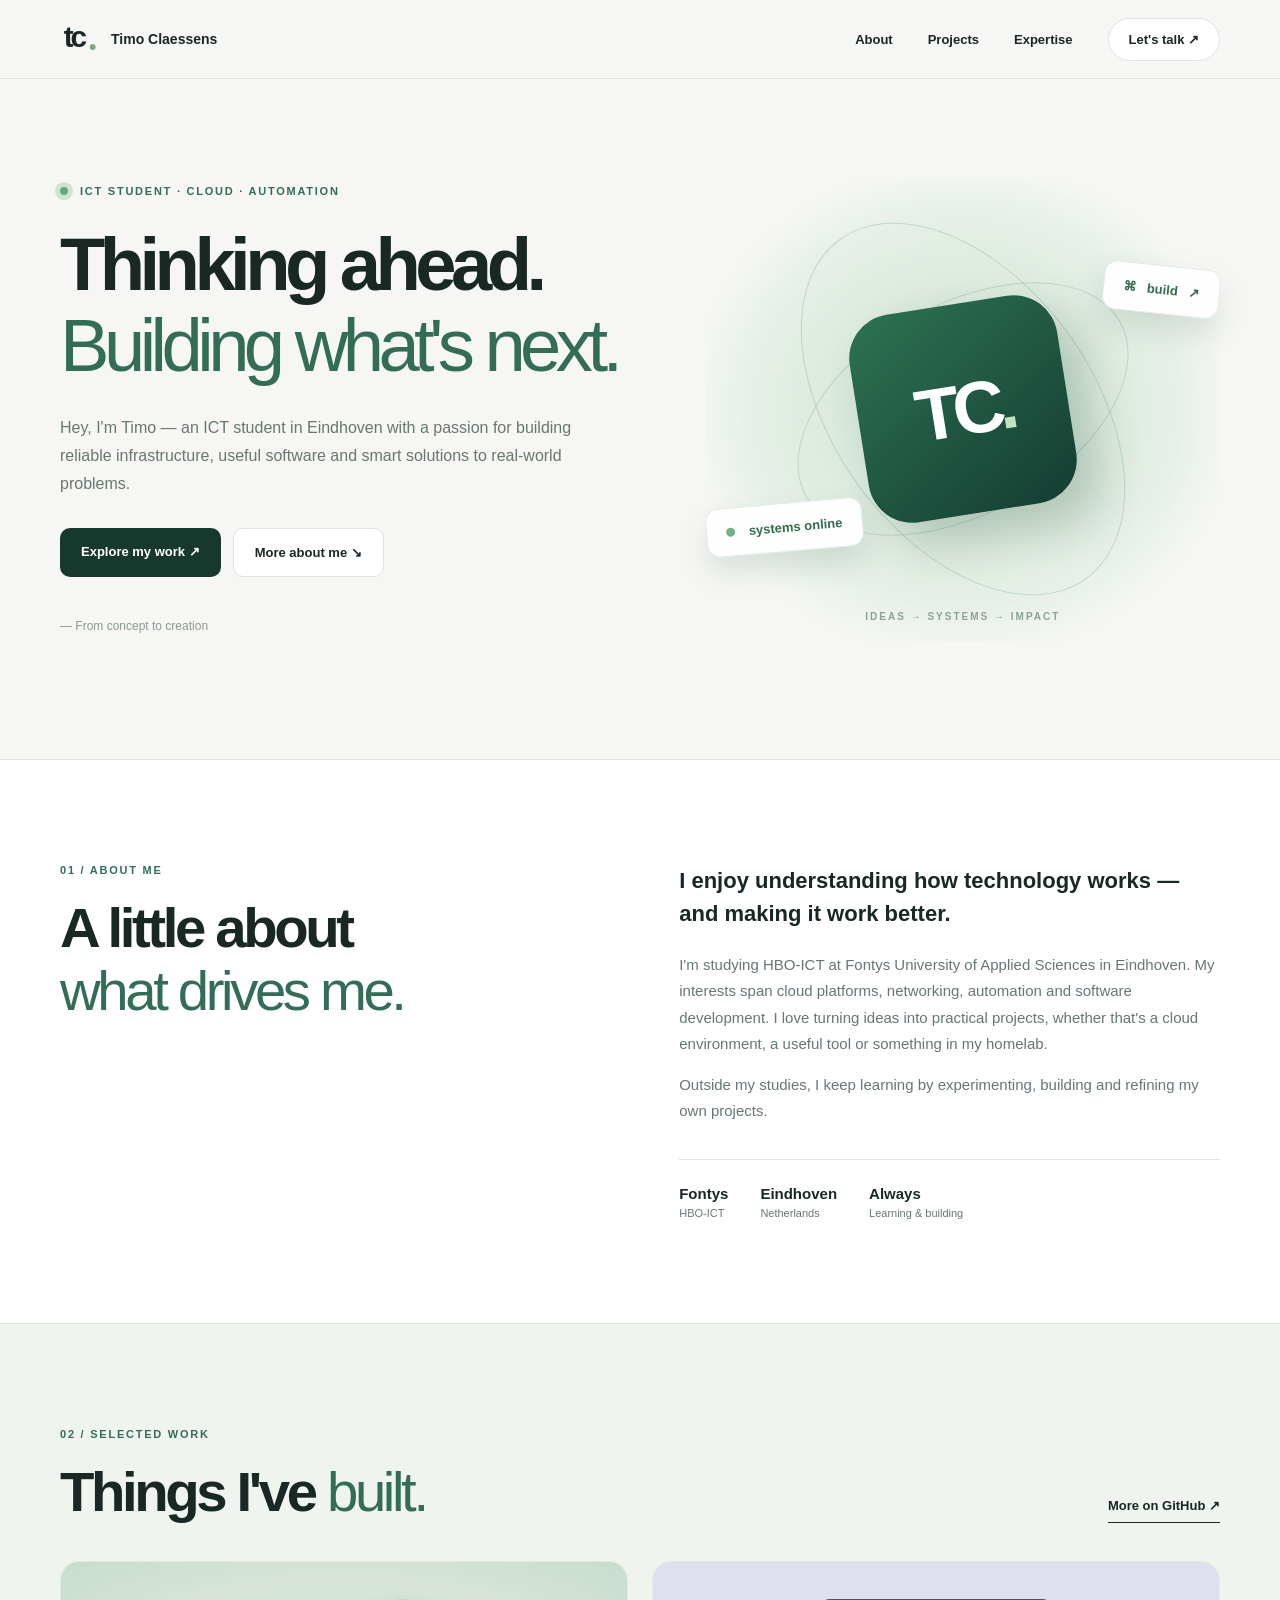
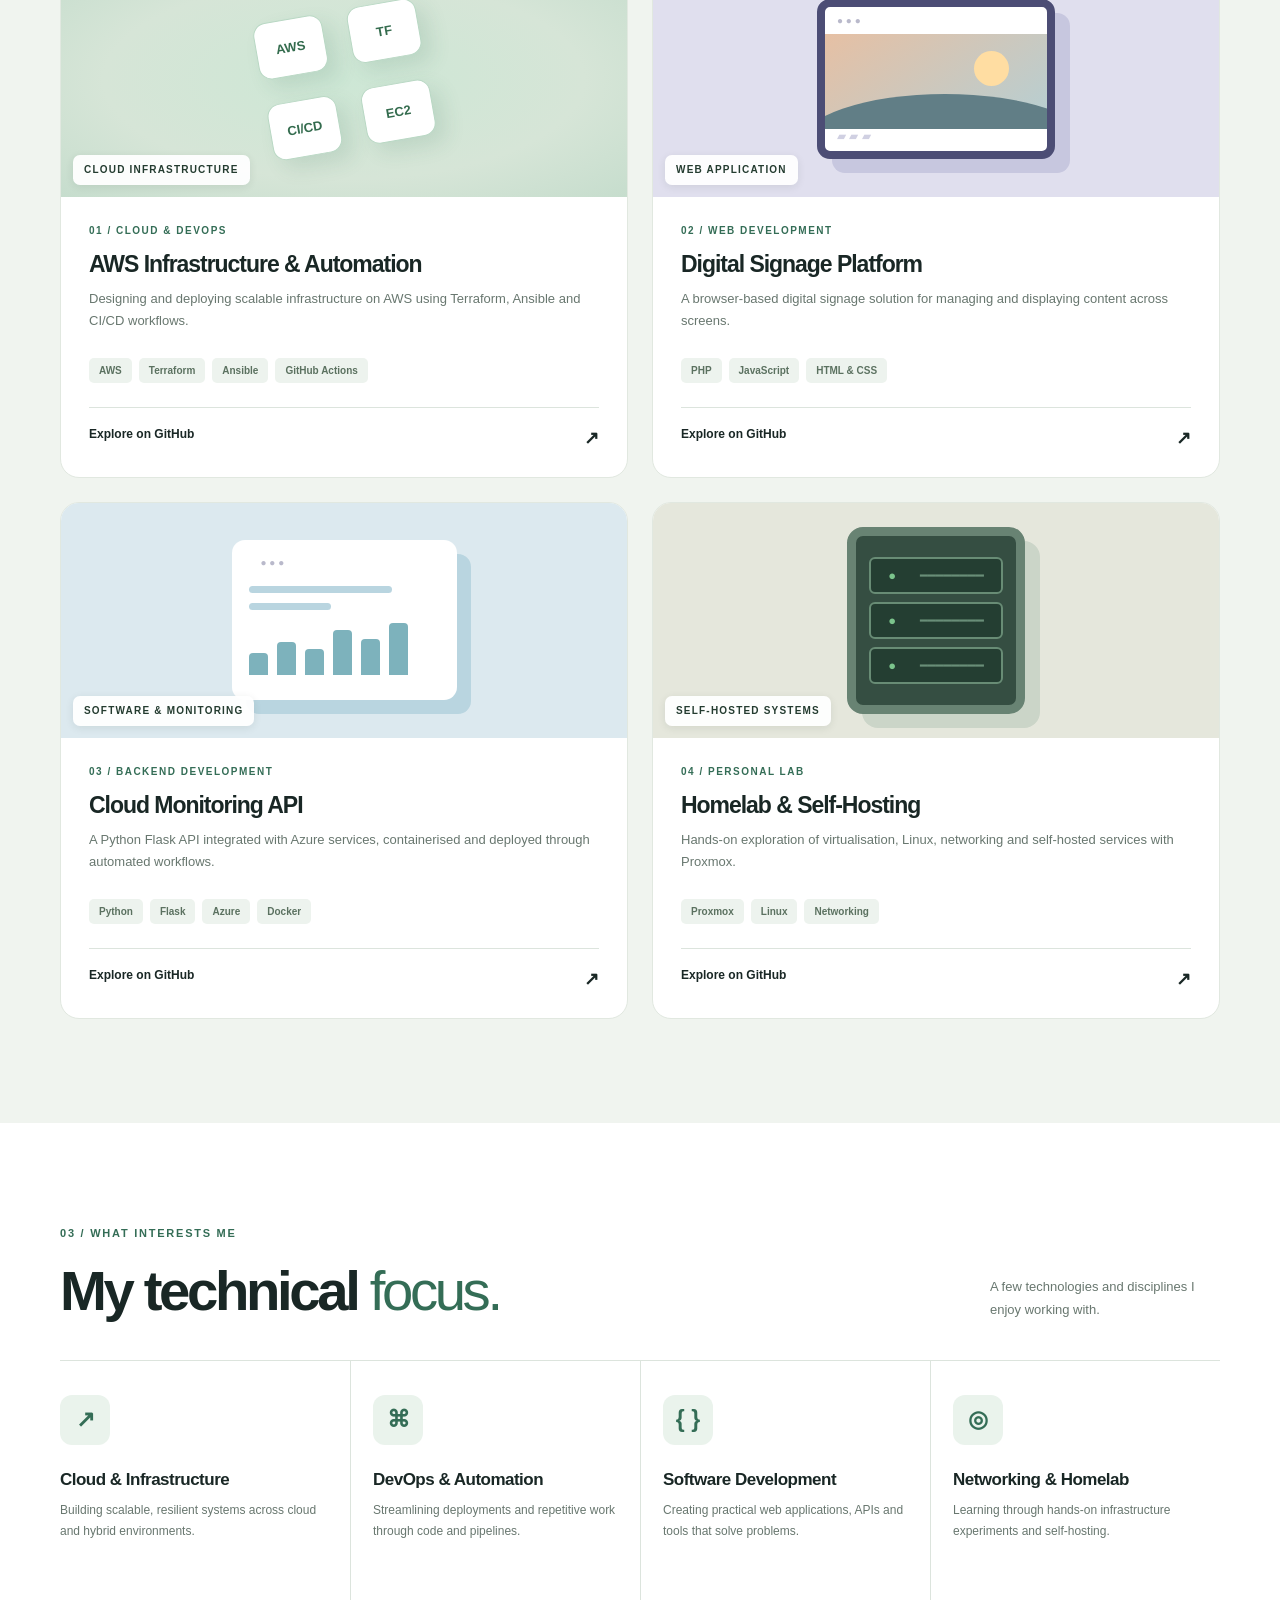
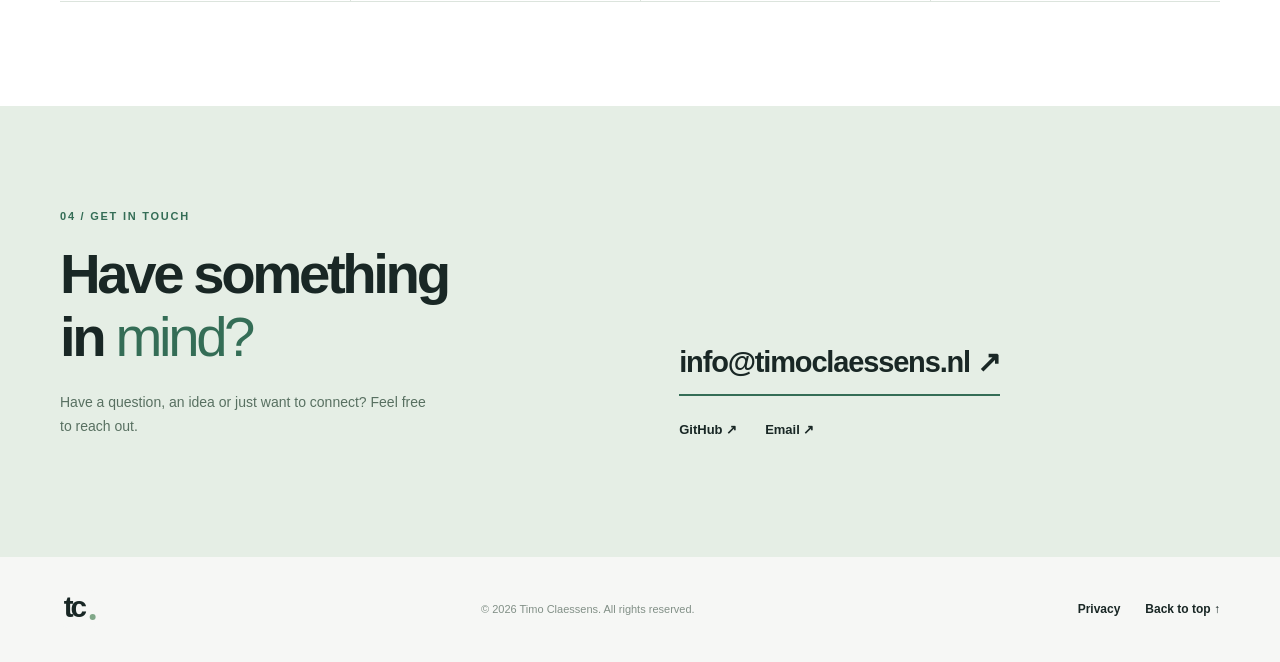
==== index.html @ e47b7d2d "chore: refresh asset cache versions [skip ci]" ====
<!doctype html>
<html lang="en">
<head>
<meta charset="utf-8"><meta name="viewport" content="width=device-width,initial-scale=1">
<meta name="theme-color" content="#f6f7f5">
<meta name="description" content="Timo Claessens — ICT student specialising in infrastructure, cloud and automation.">
<link rel="canonical" href="https://timoclaessens.nl/">
<meta property="og:url" content="https://timoclaessens.nl/">
<meta property="og:title" content="Timo Claessens | ICT & Technology"><meta property="og:description" content="Curious by nature. Driven to build."><meta property="og:type" content="website">
<title>Timo Claessens — ICT & Technology</title>
<link rel="icon" type="image/svg+xml" href="/assets/icons/favicon.svg?v=f4139c4">
<link rel="manifest" href="/site.webmanifest">
<link rel="apple-touch-icon" sizes="180x180" href="/assets/icons/apple-touch-icon.png?v=ed1fe7e">
<link rel="stylesheet" href="/assets/css/style.css?v=77e1e34"><script defer src="/assets/js/projects.js?v=04a5e2f"></script><script defer src="/assets/js/main.js?v=6add7a0"></script>
</head>
<body>
<a class="skip-link" href="#main">Skip to content</a>
<header class="site-header"><div class="container navigation">
<a href="/" class="brand" aria-label="Timo Claessens homepage"><img class="monogram" src="/assets/icons/favicon.svg?v=f4139c4" alt="tc. logo" width="38" height="38"><span>Timo Claessens</span></a>
<button class="menu-button" type="button" aria-controls="nav" aria-expanded="false" aria-label="Open navigation"><span></span><span></span></button>
<nav id="nav" class="nav-links" aria-label="Main navigation"><a href="#about">About</a><a href="#projects">Projects</a><a href="#expertise">Expertise</a><a class="nav-cta" href="#contact">Let's talk ↗</a></nav>
</div></header>
<main id="main">
<!-- EDIT: HERO HEADLINE, INTRODUCTION AND BUTTONS -->
<section class="hero section" id="home"><div class="container hero-layout">
<div class="hero-copy"><div class="eyebrow"><span class="status-dot"></span> ICT STUDENT · CLOUD · AUTOMATION</div>
<h1>Thinking ahead.<br><span>Building what's next.</span></h1>
<p class="intro" data-cms="hero_intro">Hey, I'm Timo — an ICT student in Eindhoven with a passion for building reliable infrastructure, useful software and smart solutions to real-world problems.</p>
<div class="buttons"><a class="btn btn-primary" href="#projects">Explore my work ↗</a><a class="btn btn-secondary" href="#about">More about me ↘</a></div>
<div class="hero-footnote">— From concept to creation</div></div>
<div class="hero-visual" aria-label="Illustration of connected digital systems" role="img"><div class="orbit orbit-one"></div><div class="orbit orbit-two"></div><div class="visual-core">TC<span>.</span></div><div class="floating-card top-card">⌘ &nbsp; build &nbsp; ↗</div><div class="floating-card bottom-card"><i></i> systems online</div><div class="visual-caption">IDEAS → SYSTEMS → IMPACT</div></div>
</div></section>
<!-- EDIT: ABOUT TEXT AND QUICK FACTS -->
<section id="about" class="section about"><div class="container two-columns">
<div><div class="kicker">01 / ABOUT ME</div><h2>A little about<br><em>what drives me.</em></h2></div>
<div class="about-copy"><p class="lead" data-cms="about_lead">I enjoy understanding how technology works — and making it work better.</p>
<p data-cms="about_body">I'm studying HBO-ICT at Fontys University of Applied Sciences in Eindhoven. My interests span cloud platforms, networking, automation and software development. I love turning ideas into practical projects, whether that's a cloud environment, a useful tool or something in my homelab.</p>
<p data-cms="about_closing">Outside my studies, I keep learning by experimenting, building and refining my own projects.</p>
<div class="facts"><div><strong>Fontys</strong><span>HBO-ICT</span></div><div><strong>Eindhoven</strong><span>Netherlands</span></div><div><strong>Always</strong><span>Learning & building</span></div></div></div></div></section>
<!-- EDIT: ADD OR REMOVE AN ENTIRE <article class="project-card"> TO CHANGE THE PROJECTS -->
<section id="projects" class="section projects"><div class="container">
<div class="heading-row"><div><div class="kicker">02 / SELECTED WORK</div><h2>Things I've <em>built.</em></h2></div><a class="underline-link" href="https://github.com/timoc04" target="_blank" rel="noopener noreferrer">More on GitHub ↗</a></div>
<div class="project-grid">
<article class="project-card"><div class="project-art art-cloud"><div class="cloud-tiles"><span>AWS</span><span>TF</span><span>CI/CD</span><span>EC2</span></div><small>CLOUD INFRASTRUCTURE</small></div><div class="project-body"><div class="project-type">01 / CLOUD & DEVOPS</div><h3 data-cms="project_1_title">AWS Infrastructure & Automation</h3><p data-cms="project_1_description">Designing and deploying scalable infrastructure on AWS using Terraform, Ansible and CI/CD workflows.</p><div class="tags" data-cms-tags="project_1_tags"><span>AWS</span><span>Terraform</span><span>Ansible</span><span>GitHub Actions</span></div><a class="project-link" data-cms-url="project_1_url" href="https://github.com/timoc04" target="_blank" rel="noopener noreferrer">Explore on GitHub <span>↗</span></a></div></article>
<article class="project-card"><div class="project-art art-signage"><div class="mini-display"><div class="display-dots">● ● ●</div><div class="display-landscape"><span></span></div><div class="display-lines">▰ ▰ ▰</div></div><small>WEB APPLICATION</small></div><div class="project-body"><div class="project-type">02 / WEB DEVELOPMENT</div><h3 data-cms="project_2_title">Digital Signage Platform</h3><p data-cms="project_2_description">A browser-based digital signage solution for managing and displaying content across screens.</p><div class="tags" data-cms-tags="project_2_tags"><span>PHP</span><span>JavaScript</span><span>HTML & CSS</span></div><a class="project-link" data-cms-url="project_2_url" href="https://github.com/timoc04/timoclaessens.nl/tree/main/projects/signage" target="_blank" rel="noopener noreferrer">Explore on GitHub <span>↗</span></a></div></article>
<article class="project-card"><div class="project-art art-api"><div class="mini-api"><div class="display-dots">● ● ●</div><div class="code-line"></div><div class="code-line short"></div><div class="chart-bars"><i></i><i></i><i></i><i></i><i></i><i></i></div></div><small>SOFTWARE & MONITORING</small></div><div class="project-body"><div class="project-type">03 / BACKEND DEVELOPMENT</div><h3 data-cms="project_3_title">Cloud Monitoring API</h3><p data-cms="project_3_description">A Python Flask API integrated with Azure services, containerised and deployed through automated workflows.</p><div class="tags" data-cms-tags="project_3_tags"><span>Python</span><span>Flask</span><span>Azure</span><span>Docker</span></div><a class="project-link" data-cms-url="project_3_url" href="https://github.com/timoc04/monitoring-api" target="_blank" rel="noopener noreferrer">Explore on GitHub <span>↗</span></a></div></article>
<article class="project-card"><div class="project-art art-homelab"><div class="server-stack"><div>● <span>━━━━━━━━</span></div><div>● <span>━━━━━━━━</span></div><div>● <span>━━━━━━━━</span></div></div><small>SELF-HOSTED SYSTEMS</small></div><div class="project-body"><div class="project-type">04 / PERSONAL LAB</div><h3 data-cms="project_4_title">Homelab & Self-Hosting</h3><p data-cms="project_4_description">Hands-on exploration of virtualisation, Linux, networking and self-hosted services with Proxmox.</p><div class="tags" data-cms-tags="project_4_tags"><span>Proxmox</span><span>Linux</span><span>Networking</span></div><a class="project-link" data-cms-url="project_4_url" href="https://github.com/timoc04" target="_blank" rel="noopener noreferrer">Explore on GitHub <span>↗</span></a></div></article>
</div></div></section>
<!-- EDIT: EXPERTISE CARDS -->
<section id="expertise" class="section expertise"><div class="container"><div class="heading-row"><div><div class="kicker">03 / WHAT INTERESTS ME</div><h2>My technical <em>focus.</em></h2></div><p data-cms="expertise_intro">A few technologies and disciplines I enjoy working with.</p></div>
<div class="expertise-grid"><article><div class="skill-icon">↗</div><h3>Cloud & Infrastructure</h3><p>Building scalable, resilient systems across cloud and hybrid environments.</p></article><article><div class="skill-icon">⌘</div><h3>DevOps & Automation</h3><p>Streamlining deployments and repetitive work through code and pipelines.</p></article><article><div class="skill-icon">{ }</div><h3>Software Development</h3><p>Creating practical web applications, APIs and tools that solve problems.</p></article><article><div class="skill-icon">◎</div><h3>Networking & Homelab</h3><p>Learning through hands-on infrastructure experiments and self-hosting.</p></article></div></div></section>
<!-- EDIT: CONTACT EMAIL AND SOCIAL LINKS -->
<section id="contact" class="section contact"><div class="container two-columns"><div><div class="kicker">04 / GET IN TOUCH</div><h2>Have something<br>in <em>mind?</em></h2><p data-cms="contact_intro">Have a question, an idea or just want to connect? Feel free to reach out.</p></div><div class="contact-right"><a class="email-link" href="mailto:info@timoclaessens.nl">info@timoclaessens.nl ↗</a><div class="socials"><a href="https://github.com/timoc04" target="_blank" rel="noopener noreferrer">GitHub ↗</a><a href="mailto:info@timoclaessens.nl">Email ↗</a></div></div></div></section>
</main>
<!-- EDIT: FOOTER LINKS -->
<footer><div class="container footer-content"><a href="#home" class="footer-logo" aria-label="Back to top"><img class="monogram" src="/assets/icons/favicon.svg?v=f4139c4" alt="tc. logo" width="38" height="38"></a><p>© <span id="year">2026</span> Timo Claessens. All rights reserved.</p><div><a href="/privacy/">Privacy</a><a href="#home">Back to top ↑</a></div></div></footer>
</body></html>
---- assets/css/style.css ----
/* Edit these variables to change the overall design. */
:root{--bg:#f6f7f5;--paper:#fff;--text:#192725;--muted:#68776f;--green:#346d56;--dark:#17382d;--border:#dce4dd;--width:1160px;--font:Inter,ui-sans-serif,-apple-system,BlinkMacSystemFont,"Segoe UI",sans-serif}
*{box-sizing:border-box}html{scroll-behavior:smooth;scroll-padding-top:85px}body{margin:0;background:var(--bg);color:var(--text);font-family:var(--font);-webkit-font-smoothing:antialiased}a{text-decoration:none;color:inherit}button{font:inherit}p{line-height:1.75}h1,h2,h3,p{margin-top:0}::selection{background:#c3e1cb}.container{width:min(calc(100% - 64px),var(--width));margin:auto}.section{padding:104px 0}.skip-link{position:absolute;top:-100px;left:15px;background:var(--dark);color:#fff;padding:12px;z-index:99}.skip-link:focus{top:10px}.site-header{position:sticky;top:0;z-index:30;background:#f6f7f5ed;backdrop-filter:blur(18px);border-bottom:1px solid #e2e9e1}.navigation{height:78px;display:flex;justify-content:space-between;align-items:center}.brand{display:flex;align-items:center;gap:13px;font-weight:700;font-size:14px}.monogram{display:block;width:38px;height:38px;object-fit:contain;flex-shrink:0}.footer-logo{display:inline-flex;align-items:center}.nav-links{display:flex;align-items:center;gap:35px;font-size:13px;font-weight:650}.nav-links a:hover{color:var(--green)}.nav-cta{border:1px solid var(--border);background:#fff;padding:13px 20px;border-radius:40px}.menu-button{display:none}
.hero{padding-top:95px;padding-bottom:115px;overflow:hidden}.hero-layout{display:grid;grid-template-columns:1.08fr .92fr;gap:42px;align-items:center;min-height:470px}.eyebrow,.kicker{font-size:11px;font-weight:800;letter-spacing:.16em;color:var(--green)}.eyebrow{display:flex;align-items:center;gap:12px}.status-dot{width:8px;height:8px;background:#69a67d;border-radius:50%;box-shadow:0 0 0 5px #cce5d2}.hero h1{font-size:clamp(50px,5.8vw,82px);line-height:1.08;letter-spacing:-.075em;margin:28px 0}.hero h1 span,h2 em{color:var(--green);font-style:normal;font-weight:500}.intro{max-width:540px;font-size:16px;color:var(--muted);margin-bottom:30px}.buttons{display:flex;flex-wrap:wrap;gap:12px}.btn{padding:16px 21px;border-radius:10px;font-size:13px;font-weight:700;transition:transform .2s}.btn:hover{transform:translateY(-3px)}.btn-primary{background:var(--dark);color:#fff}.btn-secondary{background:#fff;border:1px solid var(--border)}.hero-footnote{font-size:12px;color:#8a9990;margin-top:42px}
.hero-visual{height:465px;position:relative;display:grid;place-items:center;isolation:isolate;border-radius:40px;background:radial-gradient(ellipse,#c9e0d0,#e7f0e8 60%,transparent 76%)}.orbit{position:absolute;border:1px solid #77a58a55;border-radius:50%;transform:rotate(-29deg)}.orbit-one{width:360px;height:210px}.orbit-two{width:420px;height:260px;transform:rotate(54deg)}.visual-core{z-index:1;display:flex;align-items:center;justify-content:center;width:210px;height:210px;background:linear-gradient(145deg,#2d7253,#143d32);border-radius:44px;color:#fff;font-size:73px;letter-spacing:-.1em;font-weight:800;transform:rotate(-9deg);box-shadow:20px 25px 45px #1a4b3438}.visual-core span{color:#bfe4bd}.floating-card{position:absolute;z-index:3;padding:16px 19px;border-radius:13px;background:#ffffffed;border:1px solid #e1ebe2;box-shadow:0 15px 30px #17442d20;color:#356b4f;font-size:13px;font-weight:750}.top-card{right:0;top:88px;transform:rotate(6deg)}.bottom-card{left:0;bottom:90px;transform:rotate(-5deg)}.bottom-card i{display:inline-block;width:9px;height:9px;background:#70b082;border-radius:50%;margin-right:10px}.visual-caption{position:absolute;bottom:20px;font-size:10px;letter-spacing:.2em;font-weight:800;color:#8aa491}
.two-columns{display:grid;grid-template-columns:1fr 1.1fr;gap:11%}h2{font-size:clamp(36px,4.4vw,58px);line-height:1.12;letter-spacing:-.06em;margin:20px 0 0}.about{background:#fff;border-block:1px solid var(--border)}.about-copy{font-size:15px;color:var(--muted)}.about-copy .lead{font-size:22px;font-weight:650;line-height:1.5;color:var(--text)}.facts{display:flex;flex-wrap:wrap;gap:32px;margin-top:34px;padding-top:25px;border-top:1px solid var(--border)}.facts div{display:grid;gap:5px}.facts strong{font-size:15px;color:var(--text)}.facts span{font-size:11px}
.projects{background:#f0f4ef}.heading-row{display:flex;justify-content:space-between;align-items:end;gap:25px;margin-bottom:38px}.underline-link{font-size:13px;font-weight:750;border-bottom:1px solid var(--text);padding-bottom:9px}.underline-link:hover{color:var(--green)}.project-grid{display:grid;grid-template-columns:repeat(2,minmax(0,1fr));gap:24px}.project-card{display:flex;flex-direction:column;overflow:hidden;background:#fff;border:1px solid #e1e8e0;border-radius:19px;transition:transform .2s,box-shadow .2s}.project-card:hover{transform:translateY(-4px);box-shadow:0 20px 30px #23452d13}.project-art{height:235px;position:relative;display:grid;place-items:center;overflow:hidden}.project-art small{position:absolute;bottom:12px;left:12px;right:12px;z-index:2;display:block;width:fit-content;max-width:calc(100% - 24px);padding:8px 11px;border-radius:7px;background:rgba(255,255,255,.94);color:#243c30;font-size:10px;line-height:1.35;letter-spacing:.12em;font-weight:800;opacity:1;box-shadow:0 2px 8px rgba(20,48,35,.09)}.art-cloud{background:radial-gradient(ellipse,#cde7d5,#d6e5d7 60%,#c6ddcd);color:#346c4e}.cloud-tiles{display:grid;grid-template-columns:repeat(2,70px);gap:25px;transform:rotate(-10deg)}.cloud-tiles span{display:grid;place-items:center;height:57px;background:#fff;border:1px solid #b9d8c4;border-radius:13px;box-shadow:9px 10px 20px #2e694e20;font-size:13px;font-weight:800}.art-signage{background:#e0dfee;color:#575478}.mini-display{width:238px;height:160px;background:#fff;border:8px solid #4c4d75;border-radius:13px;box-shadow:15px 14px 0 #c7c7df;overflow:hidden}.display-dots{font-size:10px;color:#b9b9cb;padding:8px 12px}.display-landscape{height:95px;background:linear-gradient(145deg,#e6c0a4,#b5cfd4);position:relative;overflow:hidden}.display-landscape:before{content:"";position:absolute;right:38px;top:17px;width:35px;height:35px;background:#ffdda2;border-radius:50%}.display-landscape span{position:absolute;bottom:-65px;left:-25px;width:290px;height:100px;background:#617e86;border-radius:50%}.display-lines{padding-left:12px;color:#d0d0e2;font-size:12px}.art-api{background:#dce9ef;color:#4b7185}.mini-api{width:225px;height:160px;background:#fff;border-radius:13px;box-shadow:14px 14px 0 #b9d5e0;padding:9px 17px}.code-line{height:7px;background:#b9d5e0;width:75%;border-radius:6px;margin:10px 0}.code-line.short{width:43%}.chart-bars{height:55px;display:flex;align-items:end;gap:9px}.chart-bars i{width:19px;height:40%;background:#7db2bc;border-radius:4px 4px 0 0}.chart-bars i:nth-child(2){height:60%}.chart-bars i:nth-child(3){height:48%}.chart-bars i:nth-child(4){height:82%}.chart-bars i:nth-child(5){height:65%}.chart-bars i:nth-child(6){height:95%}.art-homelab{background:#e5e7dc;color:#627263}.server-stack{background:#354e42;border:9px solid #688373;padding:13px;border-radius:16px;box-shadow:15px 14px 0 #cbd5c8}.server-stack div{background:#243e32;border:2px solid #688c75;border-radius:6px;padding:9px 17px;margin:8px 0;color:#7bc48c;font-size:13px}.server-stack span{color:#698e78;margin-left:20px}.project-body{padding:28px;display:flex;flex-direction:column;flex:1;min-height:0}.project-type{color:var(--green);font-size:10px;letter-spacing:.15em;font-weight:800;margin-bottom:15px}.project-body h3{font-size:23px;letter-spacing:-.045em;margin-bottom:10px}.project-body p{font-size:13px;color:var(--muted);min-height:48px;margin-bottom:22px}.tags{display:flex;flex-wrap:wrap;gap:7px;margin-bottom:24px}.tags span{font-size:10px;font-weight:700;background:#edf3ee;color:#5b7160;padding:7px 10px;border-radius:5px}.project-link{display:flex;justify-content:space-between;border-top:1px solid var(--border);margin-top:auto;padding-top:19px;font-size:12px;font-weight:750}.project-link span{font-size:18px}.project-link:hover{color:var(--green)}
.expertise{background:#fff}.heading-row>p{max-width:230px;font-size:13px;color:var(--muted);margin:0}.expertise-grid{display:grid;grid-template-columns:repeat(4,1fr);border-block:1px solid var(--border)}.expertise-grid article{padding:34px 22px 30px 0;min-height:240px}.expertise-grid article+article{padding-left:22px;border-left:1px solid var(--border)}.skill-icon{display:grid;place-items:center;width:50px;height:50px;background:#eaf3ec;border-radius:12px;color:var(--green);font-size:23px;font-weight:750}.expertise-grid h3{font-size:17px;letter-spacing:-.03em;margin:25px 0 10px}.expertise-grid p{font-size:12px;color:var(--muted)}
.contact{background:#e5eee5}.contact p{max-width:380px;font-size:14px;color:#587061;margin-top:22px}.contact-right{align-self:end;padding-bottom:16px}.email-link{display:inline-block;font-size:clamp(18px,2.4vw,29px);font-weight:750;letter-spacing:-.04em;border-bottom:2px solid var(--green);padding-bottom:15px;overflow-wrap:anywhere}.email-link:hover{color:var(--green)}.socials{display:flex;gap:28px;margin-top:26px;font-size:13px;font-weight:700}.socials a:hover{color:var(--green)}.footer-content{min-height:105px;display:flex;justify-content:space-between;align-items:center;gap:20px}.footer-content p{margin:0;font-size:11px;color:#829087}.footer-content>div{display:flex;gap:25px;font-size:12px;font-weight:700}
@media(max-width:900px){.hero-layout{grid-template-columns:1fr}.hero-visual{max-width:600px;width:100%;margin:auto;height:390px}.expertise-grid{grid-template-columns:repeat(2,1fr)}.expertise-grid article:nth-child(3){border-left:0;border-top:1px solid var(--border);padding-left:0}.expertise-grid article:nth-child(4){border-top:1px solid var(--border)}}
@media(max-width:650px){.container{width:calc(100% - 36px)}.section{padding:74px 0}.navigation{height:68px}.menu-button{display:flex;flex-direction:column;justify-content:center;align-items:center;gap:6px;width:43px;height:43px;border:1px solid var(--border);background:#fff;border-radius:10px}.menu-button span{width:19px;height:2px;background:var(--text)}.nav-links{display:none;position:absolute;top:68px;left:0;right:0;background:var(--bg);padding:20px;box-shadow:0 12px 20px #152e1e14;flex-direction:column;align-items:stretch;gap:22px}.nav-links.open{display:flex}.hero{padding-top:60px}.hero h1{font-size:clamp(44px,10vw,64px)}.intro{font-size:14px}.hero-visual{height:320px}.visual-core{width:145px;height:145px;border-radius:30px;font-size:50px}.orbit-one{width:275px;height:155px}.orbit-two{width:310px;height:210px}.top-card{top:45px}.bottom-card{bottom:65px}.two-columns{grid-template-columns:1fr;gap:35px}.about-copy .lead{font-size:20px}.heading-row{align-items:start;flex-direction:column;gap:15px}.project-grid{grid-template-columns:1fr;gap:18px}.project-art{height:215px}.expertise-grid{grid-template-columns:1fr}.expertise-grid article,.expertise-grid article+article{border-left:0;border-top:1px solid var(--border);padding:26px 0;min-height:auto}.expertise-grid article:first-child{border-top:0}.footer-content{padding:25px 0;flex-wrap:wrap}.footer-content p{order:3;width:100%}}
@media(prefers-reduced-motion:reduce){html{scroll-behavior:auto}*,*:before,*:after{transition:none!important;animation:none!important}}
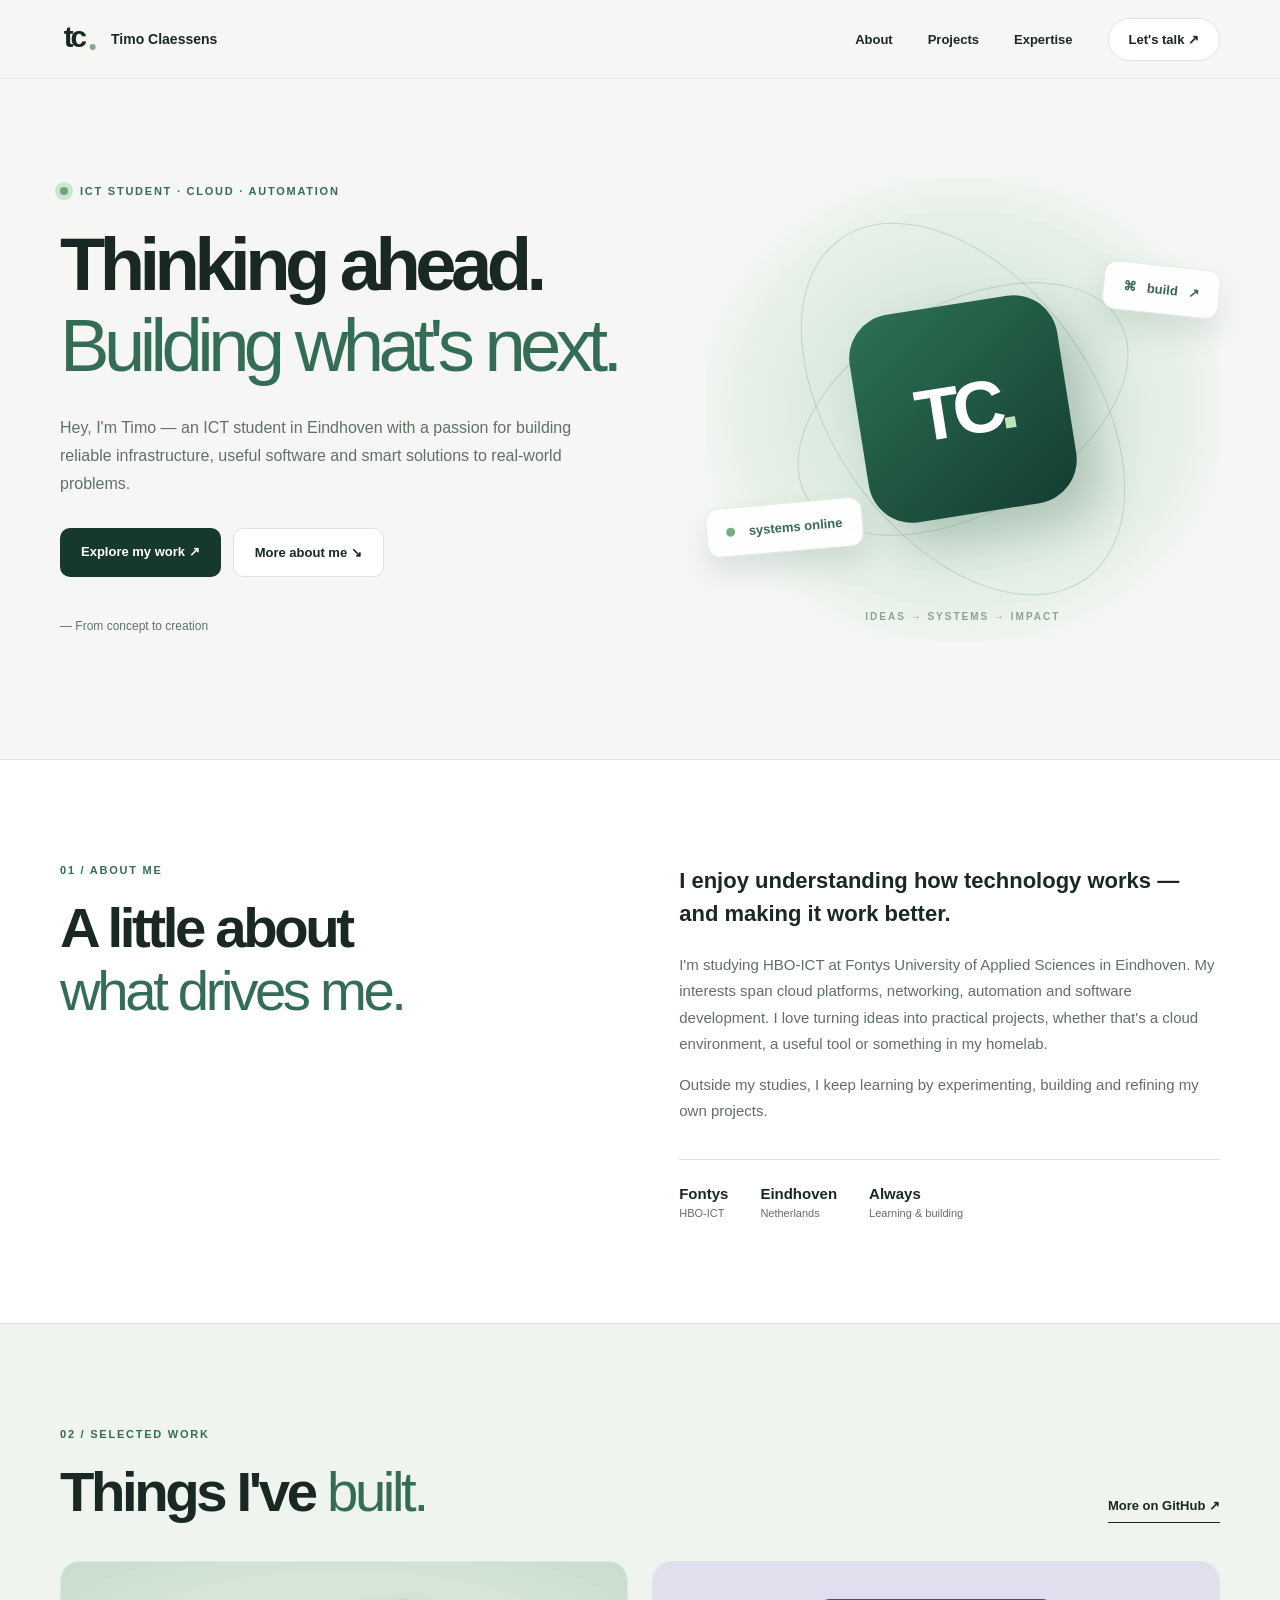
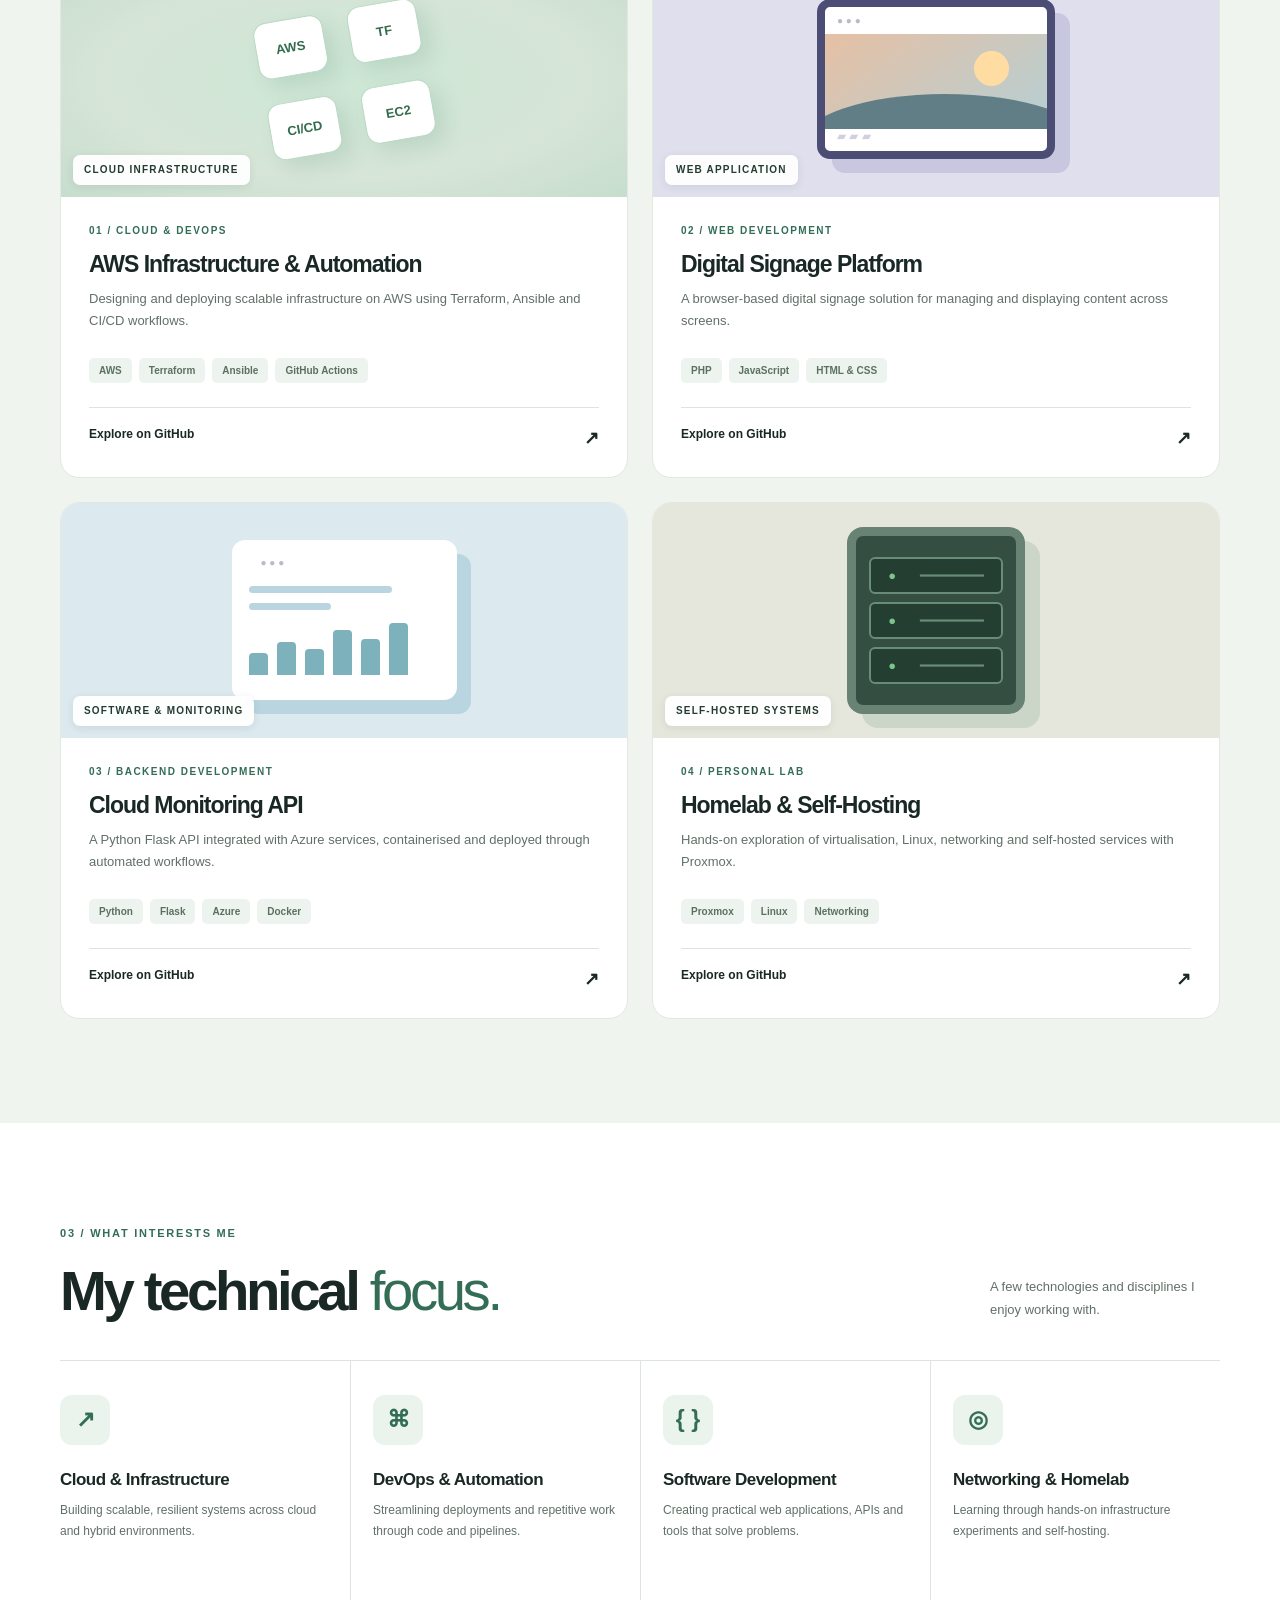
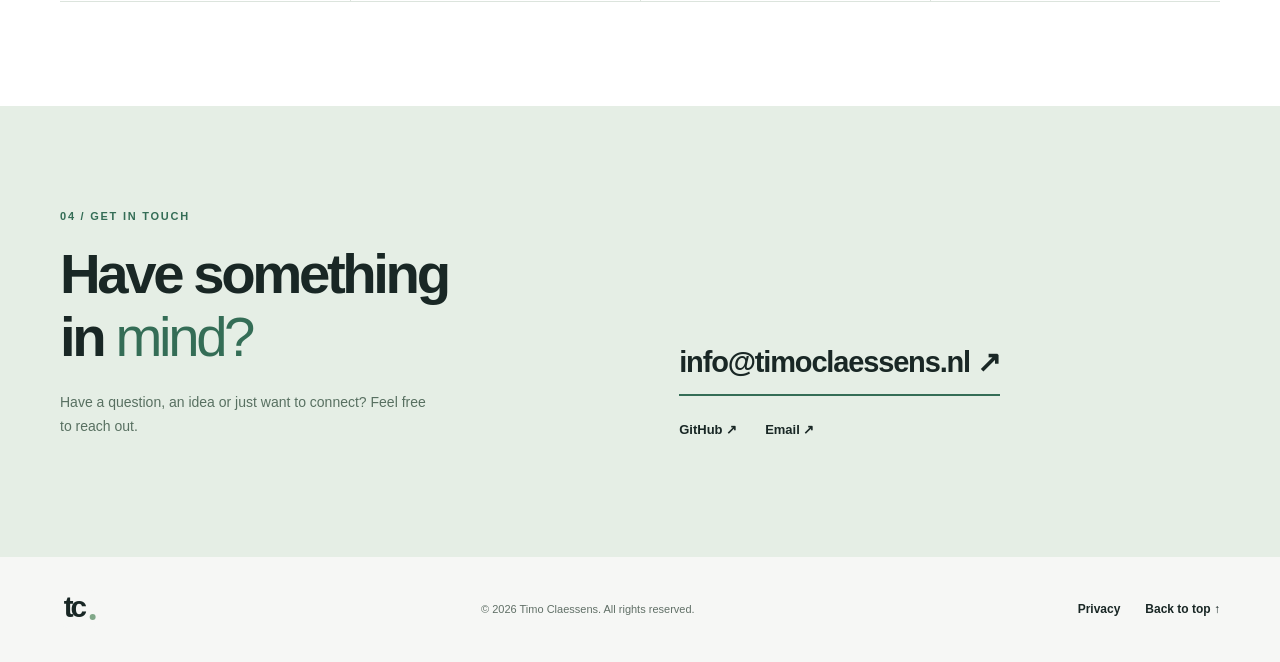
==== commit 81286780: "perf: refresh stylesheet cache version after contrast fixes" ====
--- a/index.html
+++ b/index.html
@@ -1,6 +1,7 @@
 <!doctype html>
-<html lang="en">
+<html lang="en" data-cms-preview="false">
 <head>
+<!-- CMS_PREVIEW_HEAD -->
 <meta charset="utf-8"><meta name="viewport" content="width=device-width,initial-scale=1">
 <meta name="theme-color" content="#f6f7f5">
 <meta name="description" content="Timo Claessens — ICT student specialising in infrastructure, cloud and automation.">
@@ -11,7 +12,7 @@
 <link rel="icon" type="image/svg+xml" href="/assets/icons/favicon.svg?v=f4139c4">
 <link rel="manifest" href="/site.webmanifest">
 <link rel="apple-touch-icon" sizes="180x180" href="/assets/icons/apple-touch-icon.png?v=ed1fe7e">
-<link rel="stylesheet" href="/assets/css/style.css?v=77e1e34"><script defer src="/assets/js/projects.js?v=04a5e2f"></script><script defer src="/assets/js/main.js?v=6add7a0"></script>
+<link rel="stylesheet" href="/assets/css/style.css?v=0b24fc7"><script defer src="/assets/js/projects.js?v=a34a738"></script><script defer src="/assets/js/main.js?v=f702725"></script>
 </head>
 <body>
 <a class="skip-link" href="#main">Skip to content</a>
@@ -54,4 +55,5 @@
 </main>
 <!-- EDIT: FOOTER LINKS -->
 <footer><div class="container footer-content"><a href="#home" class="footer-logo" aria-label="Back to top"><img class="monogram" src="/assets/icons/favicon.svg?v=f4139c4" alt="tc. logo" width="38" height="38"></a><p>© <span id="year">2026</span> Timo Claessens. All rights reserved.</p><div><a href="/privacy/">Privacy</a><a href="#home">Back to top ↑</a></div></div></footer>
+<!-- CMS_PREVIEW_BODY -->
 </body></html>
--- a/assets/css/style.css
+++ b/assets/css/style.css
@@ -1,12 +1,983 @@
 /* Edit these variables to change the overall design. */
-:root{--bg:#f6f7f5;--paper:#fff;--text:#192725;--muted:#68776f;--green:#346d56;--dark:#17382d;--border:#dce4dd;--width:1160px;--font:Inter,ui-sans-serif,-apple-system,BlinkMacSystemFont,"Segoe UI",sans-serif}
-*{box-sizing:border-box}html{scroll-behavior:smooth;scroll-padding-top:85px}body{margin:0;background:var(--bg);color:var(--text);font-family:var(--font);-webkit-font-smoothing:antialiased}a{text-decoration:none;color:inherit}button{font:inherit}p{line-height:1.75}h1,h2,h3,p{margin-top:0}::selection{background:#c3e1cb}.container{width:min(calc(100% - 64px),var(--width));margin:auto}.section{padding:104px 0}.skip-link{position:absolute;top:-100px;left:15px;background:var(--dark);color:#fff;padding:12px;z-index:99}.skip-link:focus{top:10px}.site-header{position:sticky;top:0;z-index:30;background:#f6f7f5ed;backdrop-filter:blur(18px);border-bottom:1px solid #e2e9e1}.navigation{height:78px;display:flex;justify-content:space-between;align-items:center}.brand{display:flex;align-items:center;gap:13px;font-weight:700;font-size:14px}.monogram{display:block;width:38px;height:38px;object-fit:contain;flex-shrink:0}.footer-logo{display:inline-flex;align-items:center}.nav-links{display:flex;align-items:center;gap:35px;font-size:13px;font-weight:650}.nav-links a:hover{color:var(--green)}.nav-cta{border:1px solid var(--border);background:#fff;padding:13px 20px;border-radius:40px}.menu-button{display:none}
-.hero{padding-top:95px;padding-bottom:115px;overflow:hidden}.hero-layout{display:grid;grid-template-columns:1.08fr .92fr;gap:42px;align-items:center;min-height:470px}.eyebrow,.kicker{font-size:11px;font-weight:800;letter-spacing:.16em;color:var(--green)}.eyebrow{display:flex;align-items:center;gap:12px}.status-dot{width:8px;height:8px;background:#69a67d;border-radius:50%;box-shadow:0 0 0 5px #cce5d2}.hero h1{font-size:clamp(50px,5.8vw,82px);line-height:1.08;letter-spacing:-.075em;margin:28px 0}.hero h1 span,h2 em{color:var(--green);font-style:normal;font-weight:500}.intro{max-width:540px;font-size:16px;color:var(--muted);margin-bottom:30px}.buttons{display:flex;flex-wrap:wrap;gap:12px}.btn{padding:16px 21px;border-radius:10px;font-size:13px;font-weight:700;transition:transform .2s}.btn:hover{transform:translateY(-3px)}.btn-primary{background:var(--dark);color:#fff}.btn-secondary{background:#fff;border:1px solid var(--border)}.hero-footnote{font-size:12px;color:#8a9990;margin-top:42px}
-.hero-visual{height:465px;position:relative;display:grid;place-items:center;isolation:isolate;border-radius:40px;background:radial-gradient(ellipse,#c9e0d0,#e7f0e8 60%,transparent 76%)}.orbit{position:absolute;border:1px solid #77a58a55;border-radius:50%;transform:rotate(-29deg)}.orbit-one{width:360px;height:210px}.orbit-two{width:420px;height:260px;transform:rotate(54deg)}.visual-core{z-index:1;display:flex;align-items:center;justify-content:center;width:210px;height:210px;background:linear-gradient(145deg,#2d7253,#143d32);border-radius:44px;color:#fff;font-size:73px;letter-spacing:-.1em;font-weight:800;transform:rotate(-9deg);box-shadow:20px 25px 45px #1a4b3438}.visual-core span{color:#bfe4bd}.floating-card{position:absolute;z-index:3;padding:16px 19px;border-radius:13px;background:#ffffffed;border:1px solid #e1ebe2;box-shadow:0 15px 30px #17442d20;color:#356b4f;font-size:13px;font-weight:750}.top-card{right:0;top:88px;transform:rotate(6deg)}.bottom-card{left:0;bottom:90px;transform:rotate(-5deg)}.bottom-card i{display:inline-block;width:9px;height:9px;background:#70b082;border-radius:50%;margin-right:10px}.visual-caption{position:absolute;bottom:20px;font-size:10px;letter-spacing:.2em;font-weight:800;color:#8aa491}
-.two-columns{display:grid;grid-template-columns:1fr 1.1fr;gap:11%}h2{font-size:clamp(36px,4.4vw,58px);line-height:1.12;letter-spacing:-.06em;margin:20px 0 0}.about{background:#fff;border-block:1px solid var(--border)}.about-copy{font-size:15px;color:var(--muted)}.about-copy .lead{font-size:22px;font-weight:650;line-height:1.5;color:var(--text)}.facts{display:flex;flex-wrap:wrap;gap:32px;margin-top:34px;padding-top:25px;border-top:1px solid var(--border)}.facts div{display:grid;gap:5px}.facts strong{font-size:15px;color:var(--text)}.facts span{font-size:11px}
-.projects{background:#f0f4ef}.heading-row{display:flex;justify-content:space-between;align-items:end;gap:25px;margin-bottom:38px}.underline-link{font-size:13px;font-weight:750;border-bottom:1px solid var(--text);padding-bottom:9px}.underline-link:hover{color:var(--green)}.project-grid{display:grid;grid-template-columns:repeat(2,minmax(0,1fr));gap:24px}.project-card{display:flex;flex-direction:column;overflow:hidden;background:#fff;border:1px solid #e1e8e0;border-radius:19px;transition:transform .2s,box-shadow .2s}.project-card:hover{transform:translateY(-4px);box-shadow:0 20px 30px #23452d13}.project-art{height:235px;position:relative;display:grid;place-items:center;overflow:hidden}.project-art small{position:absolute;bottom:12px;left:12px;right:12px;z-index:2;display:block;width:fit-content;max-width:calc(100% - 24px);padding:8px 11px;border-radius:7px;background:rgba(255,255,255,.94);color:#243c30;font-size:10px;line-height:1.35;letter-spacing:.12em;font-weight:800;opacity:1;box-shadow:0 2px 8px rgba(20,48,35,.09)}.art-cloud{background:radial-gradient(ellipse,#cde7d5,#d6e5d7 60%,#c6ddcd);color:#346c4e}.cloud-tiles{display:grid;grid-template-columns:repeat(2,70px);gap:25px;transform:rotate(-10deg)}.cloud-tiles span{display:grid;place-items:center;height:57px;background:#fff;border:1px solid #b9d8c4;border-radius:13px;box-shadow:9px 10px 20px #2e694e20;font-size:13px;font-weight:800}.art-signage{background:#e0dfee;color:#575478}.mini-display{width:238px;height:160px;background:#fff;border:8px solid #4c4d75;border-radius:13px;box-shadow:15px 14px 0 #c7c7df;overflow:hidden}.display-dots{font-size:10px;color:#b9b9cb;padding:8px 12px}.display-landscape{height:95px;background:linear-gradient(145deg,#e6c0a4,#b5cfd4);position:relative;overflow:hidden}.display-landscape:before{content:"";position:absolute;right:38px;top:17px;width:35px;height:35px;background:#ffdda2;border-radius:50%}.display-landscape span{position:absolute;bottom:-65px;left:-25px;width:290px;height:100px;background:#617e86;border-radius:50%}.display-lines{padding-left:12px;color:#d0d0e2;font-size:12px}.art-api{background:#dce9ef;color:#4b7185}.mini-api{width:225px;height:160px;background:#fff;border-radius:13px;box-shadow:14px 14px 0 #b9d5e0;padding:9px 17px}.code-line{height:7px;background:#b9d5e0;width:75%;border-radius:6px;margin:10px 0}.code-line.short{width:43%}.chart-bars{height:55px;display:flex;align-items:end;gap:9px}.chart-bars i{width:19px;height:40%;background:#7db2bc;border-radius:4px 4px 0 0}.chart-bars i:nth-child(2){height:60%}.chart-bars i:nth-child(3){height:48%}.chart-bars i:nth-child(4){height:82%}.chart-bars i:nth-child(5){height:65%}.chart-bars i:nth-child(6){height:95%}.art-homelab{background:#e5e7dc;color:#627263}.server-stack{background:#354e42;border:9px solid #688373;padding:13px;border-radius:16px;box-shadow:15px 14px 0 #cbd5c8}.server-stack div{background:#243e32;border:2px solid #688c75;border-radius:6px;padding:9px 17px;margin:8px 0;color:#7bc48c;font-size:13px}.server-stack span{color:#698e78;margin-left:20px}.project-body{padding:28px;display:flex;flex-direction:column;flex:1;min-height:0}.project-type{color:var(--green);font-size:10px;letter-spacing:.15em;font-weight:800;margin-bottom:15px}.project-body h3{font-size:23px;letter-spacing:-.045em;margin-bottom:10px}.project-body p{font-size:13px;color:var(--muted);min-height:48px;margin-bottom:22px}.tags{display:flex;flex-wrap:wrap;gap:7px;margin-bottom:24px}.tags span{font-size:10px;font-weight:700;background:#edf3ee;color:#5b7160;padding:7px 10px;border-radius:5px}.project-link{display:flex;justify-content:space-between;border-top:1px solid var(--border);margin-top:auto;padding-top:19px;font-size:12px;font-weight:750}.project-link span{font-size:18px}.project-link:hover{color:var(--green)}
-.expertise{background:#fff}.heading-row>p{max-width:230px;font-size:13px;color:var(--muted);margin:0}.expertise-grid{display:grid;grid-template-columns:repeat(4,1fr);border-block:1px solid var(--border)}.expertise-grid article{padding:34px 22px 30px 0;min-height:240px}.expertise-grid article+article{padding-left:22px;border-left:1px solid var(--border)}.skill-icon{display:grid;place-items:center;width:50px;height:50px;background:#eaf3ec;border-radius:12px;color:var(--green);font-size:23px;font-weight:750}.expertise-grid h3{font-size:17px;letter-spacing:-.03em;margin:25px 0 10px}.expertise-grid p{font-size:12px;color:var(--muted)}
-.contact{background:#e5eee5}.contact p{max-width:380px;font-size:14px;color:#587061;margin-top:22px}.contact-right{align-self:end;padding-bottom:16px}.email-link{display:inline-block;font-size:clamp(18px,2.4vw,29px);font-weight:750;letter-spacing:-.04em;border-bottom:2px solid var(--green);padding-bottom:15px;overflow-wrap:anywhere}.email-link:hover{color:var(--green)}.socials{display:flex;gap:28px;margin-top:26px;font-size:13px;font-weight:700}.socials a:hover{color:var(--green)}.footer-content{min-height:105px;display:flex;justify-content:space-between;align-items:center;gap:20px}.footer-content p{margin:0;font-size:11px;color:#829087}.footer-content>div{display:flex;gap:25px;font-size:12px;font-weight:700}
-@media(max-width:900px){.hero-layout{grid-template-columns:1fr}.hero-visual{max-width:600px;width:100%;margin:auto;height:390px}.expertise-grid{grid-template-columns:repeat(2,1fr)}.expertise-grid article:nth-child(3){border-left:0;border-top:1px solid var(--border);padding-left:0}.expertise-grid article:nth-child(4){border-top:1px solid var(--border)}}
-@media(max-width:650px){.container{width:calc(100% - 36px)}.section{padding:74px 0}.navigation{height:68px}.menu-button{display:flex;flex-direction:column;justify-content:center;align-items:center;gap:6px;width:43px;height:43px;border:1px solid var(--border);background:#fff;border-radius:10px}.menu-button span{width:19px;height:2px;background:var(--text)}.nav-links{display:none;position:absolute;top:68px;left:0;right:0;background:var(--bg);padding:20px;box-shadow:0 12px 20px #152e1e14;flex-direction:column;align-items:stretch;gap:22px}.nav-links.open{display:flex}.hero{padding-top:60px}.hero h1{font-size:clamp(44px,10vw,64px)}.intro{font-size:14px}.hero-visual{height:320px}.visual-core{width:145px;height:145px;border-radius:30px;font-size:50px}.orbit-one{width:275px;height:155px}.orbit-two{width:310px;height:210px}.top-card{top:45px}.bottom-card{bottom:65px}.two-columns{grid-template-columns:1fr;gap:35px}.about-copy .lead{font-size:20px}.heading-row{align-items:start;flex-direction:column;gap:15px}.project-grid{grid-template-columns:1fr;gap:18px}.project-art{height:215px}.expertise-grid{grid-template-columns:1fr}.expertise-grid article,.expertise-grid article+article{border-left:0;border-top:1px solid var(--border);padding:26px 0;min-height:auto}.expertise-grid article:first-child{border-top:0}.footer-content{padding:25px 0;flex-wrap:wrap}.footer-content p{order:3;width:100%}}
-@media(prefers-reduced-motion:reduce){html{scroll-behavior:auto}*,*:before,*:after{transition:none!important;animation:none!important}}+:root {
+  --bg:#f6f7f5;
+  --paper:#fff;
+  --text:#192725;
+  --muted:#617067;
+  --green:#346d56;
+  --dark:#17382d;
+  --border:#dce4dd;
+  --width:1160px;
+  --font:Inter,ui-sans-serif,-apple-system,BlinkMacSystemFont,"Segoe UI",sans-serif
+}
+
+* {
+  box-sizing:border-box
+}
+
+html {
+  scroll-behavior:smooth;
+  scroll-padding-top:85px
+}
+
+body {
+  margin:0;
+  background:var(--bg);
+  color:var(--text);
+  font-family:var(--font);
+  -webkit-font-smoothing:antialiased
+}
+
+a {
+  text-decoration:none;
+  color:inherit
+}
+
+button {
+  font:inherit
+}
+
+p {
+  line-height:1.75
+}
+
+h1,h2,h3,p {
+  margin-top:0
+}
+
+::selection {
+  background:#c3e1cb
+}
+
+.container {
+  width:min(calc(100% - 64px),var(--width));
+  margin:auto
+}
+
+.section {
+  padding:104px 0
+}
+
+.skip-link {
+  position:absolute;
+  top:-100px;
+  left:15px;
+  background:var(--dark);
+  color:#fff;
+  padding:12px;
+  z-index:99
+}
+
+.skip-link:focus {
+  top:10px
+}
+
+.site-header {
+  position:sticky;
+  top:0;
+  z-index:30;
+  background:#f6f7f5ed;
+  backdrop-filter:blur(18px);
+  border-bottom:1px solid #e2e9e1
+}
+
+.navigation {
+  height:78px;
+  display:flex;
+  justify-content:space-between;
+  align-items:center
+}
+
+.brand {
+  display:flex;
+  align-items:center;
+  gap:13px;
+  font-weight:700;
+  font-size:14px
+}
+
+.monogram {
+  display:block;
+  width:38px;
+  height:38px;
+  object-fit:contain;
+  flex-shrink:0
+}
+
+.footer-logo {
+  display:inline-flex;
+  align-items:center
+}
+
+.nav-links {
+  display:flex;
+  align-items:center;
+  gap:35px;
+  font-size:13px;
+  font-weight:650
+}
+
+.nav-links a:hover {
+  color:var(--green)
+}
+
+.nav-cta {
+  border:1px solid var(--border);
+  background:#fff;
+  padding:13px 20px;
+  border-radius:40px
+}
+
+.menu-button {
+  display:none
+}
+
+.hero {
+  padding-top:95px;
+  padding-bottom:115px;
+  overflow:hidden
+}
+
+.hero-layout {
+  display:grid;
+  grid-template-columns:1.08fr .92fr;
+  gap:42px;
+  align-items:center;
+  min-height:470px
+}
+
+.eyebrow,.kicker {
+  font-size:11px;
+  font-weight:800;
+  letter-spacing:.16em;
+  color:var(--green)
+}
+
+.eyebrow {
+  display:flex;
+  align-items:center;
+  gap:12px
+}
+
+.status-dot {
+  width:8px;
+  height:8px;
+  background:#69a67d;
+  border-radius:50%;
+  box-shadow:0 0 0 5px #cce5d2
+}
+
+.hero h1 {
+  font-size:clamp(50px,5.8vw,82px);
+  line-height:1.08;
+  letter-spacing:-.075em;
+  margin:28px 0
+}
+
+.hero h1 span,h2 em {
+  color:var(--green);
+  font-style:normal;
+  font-weight:500
+}
+
+.intro {
+  max-width:540px;
+  font-size:16px;
+  color:var(--muted);
+  margin-bottom:30px
+}
+
+.buttons {
+  display:flex;
+  flex-wrap:wrap;
+  gap:12px
+}
+
+.btn {
+  padding:16px 21px;
+  border-radius:10px;
+  font-size:13px;
+  font-weight:700;
+  transition:transform .2s
+}
+
+.btn:hover {
+  transform:translateY(-3px)
+}
+
+.btn-primary {
+  background:var(--dark);
+  color:#fff
+}
+
+.btn-secondary {
+  background:#fff;
+  border:1px solid var(--border)
+}
+
+.hero-footnote {
+  font-size:12px;
+  color:#617067;
+  margin-top:42px
+}
+
+.hero-visual {
+  height:465px;
+  position:relative;
+  display:grid;
+  place-items:center;
+  isolation:isolate;
+  border-radius:40px;
+  background:radial-gradient(ellipse,#c9e0d0,#e7f0e8 60%,transparent 76%)
+}
+
+.orbit {
+  position:absolute;
+  border:1px solid #77a58a55;
+  border-radius:50%;
+  transform:rotate(-29deg)
+}
+
+.orbit-one {
+  width:360px;
+  height:210px
+}
+
+.orbit-two {
+  width:420px;
+  height:260px;
+  transform:rotate(54deg)
+}
+
+.visual-core {
+  z-index:1;
+  display:flex;
+  align-items:center;
+  justify-content:center;
+  width:210px;
+  height:210px;
+  background:linear-gradient(145deg,#2d7253,#143d32);
+  border-radius:44px;
+  color:#fff;
+  font-size:73px;
+  letter-spacing:-.1em;
+  font-weight:800;
+  transform:rotate(-9deg);
+  box-shadow:20px 25px 45px #1a4b3438
+}
+
+.visual-core span {
+  color:#bfe4bd
+}
+
+.floating-card {
+  position:absolute;
+  z-index:3;
+  padding:16px 19px;
+  border-radius:13px;
+  background:#ffffffed;
+  border:1px solid #e1ebe2;
+  box-shadow:0 15px 30px #17442d20;
+  color:#356b4f;
+  font-size:13px;
+  font-weight:750
+}
+
+.top-card {
+  right:0;
+  top:88px;
+  transform:rotate(6deg)
+}
+
+.bottom-card {
+  left:0;
+  bottom:90px;
+  transform:rotate(-5deg)
+}
+
+.bottom-card i {
+  display:inline-block;
+  width:9px;
+  height:9px;
+  background:#70b082;
+  border-radius:50%;
+  margin-right:10px
+}
+
+.visual-caption {
+  position:absolute;
+  bottom:20px;
+  font-size:10px;
+  letter-spacing:.2em;
+  font-weight:800;
+  color:#8aa491
+}
+
+.two-columns {
+  display:grid;
+  grid-template-columns:1fr 1.1fr;
+  gap:11%
+}
+
+h2 {
+  font-size:clamp(36px,4.4vw,58px);
+  line-height:1.12;
+  letter-spacing:-.06em;
+  margin:20px 0 0
+}
+
+.about {
+  background:#fff;
+  border-block:1px solid var(--border)
+}
+
+.about-copy {
+  font-size:15px;
+  color:var(--muted)
+}
+
+.about-copy .lead {
+  font-size:22px;
+  font-weight:650;
+  line-height:1.5;
+  color:var(--text)
+}
+
+.facts {
+  display:flex;
+  flex-wrap:wrap;
+  gap:32px;
+  margin-top:34px;
+  padding-top:25px;
+  border-top:1px solid var(--border)
+}
+
+.facts div {
+  display:grid;
+  gap:5px
+}
+
+.facts strong {
+  font-size:15px;
+  color:var(--text)
+}
+
+.facts span {
+  font-size:11px
+}
+
+.projects {
+  background:#f0f4ef
+}
+
+.heading-row {
+  display:flex;
+  justify-content:space-between;
+  align-items:end;
+  gap:25px;
+  margin-bottom:38px
+}
+
+.underline-link {
+  font-size:13px;
+  font-weight:750;
+  border-bottom:1px solid var(--text);
+  padding-bottom:9px
+}
+
+.underline-link:hover {
+  color:var(--green)
+}
+
+.project-grid {
+  display:grid;
+  grid-template-columns:repeat(2,minmax(0,1fr));
+  gap:24px
+}
+
+.project-card {
+  display:flex;
+  flex-direction:column;
+  overflow:hidden;
+  background:#fff;
+  border:1px solid #e1e8e0;
+  border-radius:19px;
+  transition:transform .2s,box-shadow .2s
+}
+
+.project-card:hover {
+  transform:translateY(-4px);
+  box-shadow:0 20px 30px #23452d13
+}
+
+.project-art {
+  height:235px;
+  position:relative;
+  display:grid;
+  place-items:center;
+  overflow:hidden
+}
+
+.project-art small {
+  position:absolute;
+  bottom:12px;
+  left:12px;
+  right:12px;
+  z-index:2;
+  display:block;
+  width:fit-content;
+  max-width:calc(100% - 24px);
+  padding:8px 11px;
+  border-radius:7px;
+  background:rgba(255,255,255,.94);
+  color:#243c30;
+  font-size:10px;
+  line-height:1.35;
+  letter-spacing:.12em;
+  font-weight:800;
+  opacity:1;
+  box-shadow:0 2px 8px rgba(20,48,35,.09)
+}
+
+.art-cloud {
+  background:radial-gradient(ellipse,#cde7d5,#d6e5d7 60%,#c6ddcd);
+  color:#346c4e
+}
+
+.cloud-tiles {
+  display:grid;
+  grid-template-columns:repeat(2,70px);
+  gap:25px;
+  transform:rotate(-10deg)
+}
+
+.cloud-tiles span {
+  display:grid;
+  place-items:center;
+  height:57px;
+  background:#fff;
+  border:1px solid #b9d8c4;
+  border-radius:13px;
+  box-shadow:9px 10px 20px #2e694e20;
+  font-size:13px;
+  font-weight:800
+}
+
+.art-signage {
+  background:#e0dfee;
+  color:#575478
+}
+
+.mini-display {
+  width:238px;
+  height:160px;
+  background:#fff;
+  border:8px solid #4c4d75;
+  border-radius:13px;
+  box-shadow:15px 14px 0 #c7c7df;
+  overflow:hidden
+}
+
+.display-dots {
+  font-size:10px;
+  color:#b9b9cb;
+  padding:8px 12px
+}
+
+.display-landscape {
+  height:95px;
+  background:linear-gradient(145deg,#e6c0a4,#b5cfd4);
+  position:relative;
+  overflow:hidden
+}
+
+.display-landscape:before {
+  content:"";
+  position:absolute;
+  right:38px;
+  top:17px;
+  width:35px;
+  height:35px;
+  background:#ffdda2;
+  border-radius:50%
+}
+
+.display-landscape span {
+  position:absolute;
+  bottom:-65px;
+  left:-25px;
+  width:290px;
+  height:100px;
+  background:#617e86;
+  border-radius:50%
+}
+
+.display-lines {
+  padding-left:12px;
+  color:#d0d0e2;
+  font-size:12px
+}
+
+.art-api {
+  background:#dce9ef;
+  color:#4b7185
+}
+
+.mini-api {
+  width:225px;
+  height:160px;
+  background:#fff;
+  border-radius:13px;
+  box-shadow:14px 14px 0 #b9d5e0;
+  padding:9px 17px
+}
+
+.code-line {
+  height:7px;
+  background:#b9d5e0;
+  width:75%;
+  border-radius:6px;
+  margin:10px 0
+}
+
+.code-line.short {
+  width:43%
+}
+
+.chart-bars {
+  height:55px;
+  display:flex;
+  align-items:end;
+  gap:9px
+}
+
+.chart-bars i {
+  width:19px;
+  height:40%;
+  background:#7db2bc;
+  border-radius:4px 4px 0 0
+}
+
+.chart-bars i:nth-child(2) {
+  height:60%
+}
+
+.chart-bars i:nth-child(3) {
+  height:48%
+}
+
+.chart-bars i:nth-child(4) {
+  height:82%
+}
+
+.chart-bars i:nth-child(5) {
+  height:65%
+}
+
+.chart-bars i:nth-child(6) {
+  height:95%
+}
+
+.art-homelab {
+  background:#e5e7dc;
+  color:#627263
+}
+
+.server-stack {
+  background:#354e42;
+  border:9px solid #688373;
+  padding:13px;
+  border-radius:16px;
+  box-shadow:15px 14px 0 #cbd5c8
+}
+
+.server-stack div {
+  background:#243e32;
+  border:2px solid #688c75;
+  border-radius:6px;
+  padding:9px 17px;
+  margin:8px 0;
+  color:#7bc48c;
+  font-size:13px
+}
+
+.server-stack span {
+  color:#698e78;
+  margin-left:20px
+}
+
+.project-body {
+  padding:28px;
+  display:flex;
+  flex-direction:column;
+  flex:1;
+  min-height:0
+}
+
+.project-type {
+  color:var(--green);
+  font-size:10px;
+  letter-spacing:.15em;
+  font-weight:800;
+  margin-bottom:15px
+}
+
+.project-body h3 {
+  font-size:23px;
+  letter-spacing:-.045em;
+  margin-bottom:10px
+}
+
+.project-body p {
+  font-size:13px;
+  color:var(--muted);
+  min-height:48px;
+  margin-bottom:22px
+}
+
+.tags {
+  display:flex;
+  flex-wrap:wrap;
+  gap:7px;
+  margin-bottom:24px
+}
+
+.tags span {
+  font-size:10px;
+  font-weight:700;
+  background:#edf3ee;
+  color:#5b7160;
+  padding:7px 10px;
+  border-radius:5px
+}
+
+.project-link {
+  display:flex;
+  justify-content:space-between;
+  border-top:1px solid var(--border);
+  margin-top:auto;
+  padding-top:19px;
+  font-size:12px;
+  font-weight:750
+}
+
+.project-link span {
+  font-size:18px
+}
+
+.project-link:hover {
+  color:var(--green)
+}
+
+.expertise {
+  background:#fff
+}
+
+.heading-row>p {
+  max-width:230px;
+  font-size:13px;
+  color:var(--muted);
+  margin:0
+}
+
+.expertise-grid {
+  display:grid;
+  grid-template-columns:repeat(4,1fr);
+  border-block:1px solid var(--border)
+}
+
+.expertise-grid article {
+  padding:34px 22px 30px 0;
+  min-height:240px
+}
+
+.expertise-grid article+article {
+  padding-left:22px;
+  border-left:1px solid var(--border)
+}
+
+.skill-icon {
+  display:grid;
+  place-items:center;
+  width:50px;
+  height:50px;
+  background:#eaf3ec;
+  border-radius:12px;
+  color:var(--green);
+  font-size:23px;
+  font-weight:750
+}
+
+.expertise-grid h3 {
+  font-size:17px;
+  letter-spacing:-.03em;
+  margin:25px 0 10px
+}
+
+.expertise-grid p {
+  font-size:12px;
+  color:var(--muted)
+}
+
+.contact {
+  background:#e5eee5
+}
+
+.contact p {
+  max-width:380px;
+  font-size:14px;
+  color:#587061;
+  margin-top:22px
+}
+
+.contact-right {
+  align-self:end;
+  padding-bottom:16px
+}
+
+.email-link {
+  display:inline-block;
+  font-size:clamp(18px,2.4vw,29px);
+  font-weight:750;
+  letter-spacing:-.04em;
+  border-bottom:2px solid var(--green);
+  padding-bottom:15px;
+  overflow-wrap:anywhere
+}
+
+.email-link:hover {
+  color:var(--green)
+}
+
+.socials {
+  display:flex;
+  gap:28px;
+  margin-top:26px;
+  font-size:13px;
+  font-weight:700
+}
+
+.socials a:hover {
+  color:var(--green)
+}
+
+.footer-content {
+  min-height:105px;
+  display:flex;
+  justify-content:space-between;
+  align-items:center;
+  gap:20px
+}
+
+.footer-content p {
+  margin:0;
+  font-size:11px;
+  color:#617067
+}
+
+.footer-content>div {
+  display:flex;
+  gap:25px;
+  font-size:12px;
+  font-weight:700
+}
+
+@media(max-width:900px) {
+  .hero-layout {
+    grid-template-columns:1fr
+  }
+
+  .hero-visual {
+    max-width:600px;
+    width:100%;
+    margin:auto;
+    height:390px
+  }
+
+  .expertise-grid {
+    grid-template-columns:repeat(2,1fr)
+  }
+
+  .expertise-grid article:nth-child(3) {
+    border-left:0;
+    border-top:1px solid var(--border);
+    padding-left:0
+  }
+
+  .expertise-grid article:nth-child(4) {
+    border-top:1px solid var(--border)
+  }
+
+}
+
+@media(max-width:650px) {
+  .container {
+    width:calc(100% - 36px)
+  }
+
+  .section {
+    padding:74px 0
+  }
+
+  .navigation {
+    height:68px
+  }
+
+  .menu-button {
+    display:flex;
+    flex-direction:column;
+    justify-content:center;
+    align-items:center;
+    gap:6px;
+    width:43px;
+    height:43px;
+    border:1px solid var(--border);
+    background:#fff;
+    border-radius:10px
+  }
+
+  .menu-button span {
+    width:19px;
+    height:2px;
+    background:var(--text)
+  }
+
+  .nav-links {
+    display:none;
+    position:absolute;
+    top:68px;
+    left:0;
+    right:0;
+    background:var(--bg);
+    padding:20px;
+    box-shadow:0 12px 20px #152e1e14;
+    flex-direction:column;
+    align-items:stretch;
+    gap:22px
+  }
+
+  .nav-links.open {
+    display:flex
+  }
+
+  .hero {
+    padding-top:60px
+  }
+
+  .hero h1 {
+    font-size:clamp(44px,10vw,64px)
+  }
+
+  .intro {
+    font-size:14px
+  }
+
+  .hero-visual {
+    height:320px
+  }
+
+  .visual-core {
+    width:145px;
+    height:145px;
+    border-radius:30px;
+    font-size:50px
+  }
+
+  .orbit-one {
+    width:275px;
+    height:155px
+  }
+
+  .orbit-two {
+    width:310px;
+    height:210px
+  }
+
+  .top-card {
+    top:45px
+  }
+
+  .bottom-card {
+    bottom:65px
+  }
+
+  .two-columns {
+    grid-template-columns:1fr;
+    gap:35px
+  }
+
+  .about-copy .lead {
+    font-size:20px
+  }
+
+  .heading-row {
+    align-items:start;
+    flex-direction:column;
+    gap:15px
+  }
+
+  .project-grid {
+    grid-template-columns:1fr;
+    gap:18px
+  }
+
+  .project-art {
+    height:215px
+  }
+
+  .expertise-grid {
+    grid-template-columns:1fr
+  }
+
+  .expertise-grid article,.expertise-grid article+article {
+    border-left:0;
+    border-top:1px solid var(--border);
+    padding:26px 0;
+    min-height:auto
+  }
+
+  .expertise-grid article:first-child {
+    border-top:0
+  }
+
+  .footer-content {
+    padding:25px 0;
+    flex-wrap:wrap
+  }
+
+  .footer-content p {
+    order:3;
+    width:100%
+  }
+
+}
+
+@media(prefers-reduced-motion:reduce) {
+  html {
+    scroll-behavior:auto
+  }
+
+  *,*:before,*:after {
+    transition:none!important;
+    animation:none!important
+  }
+
+}
+
+
+/* Visible keyboard focus across the portfolio and privacy pages. */
+:where(a, button):focus-visible {
+  outline:3px solid var(--green);
+  outline-offset:4px;
+}
+
+:where(.btn-primary, .visual-core):focus-visible {
+  outline-color:#fff;
+}
+
+/* Respect users who request less movement (including smooth scrolling). */
+@media (prefers-reduced-motion: reduce) {
+  html {
+    scroll-behavior:auto;
+  }
+}
